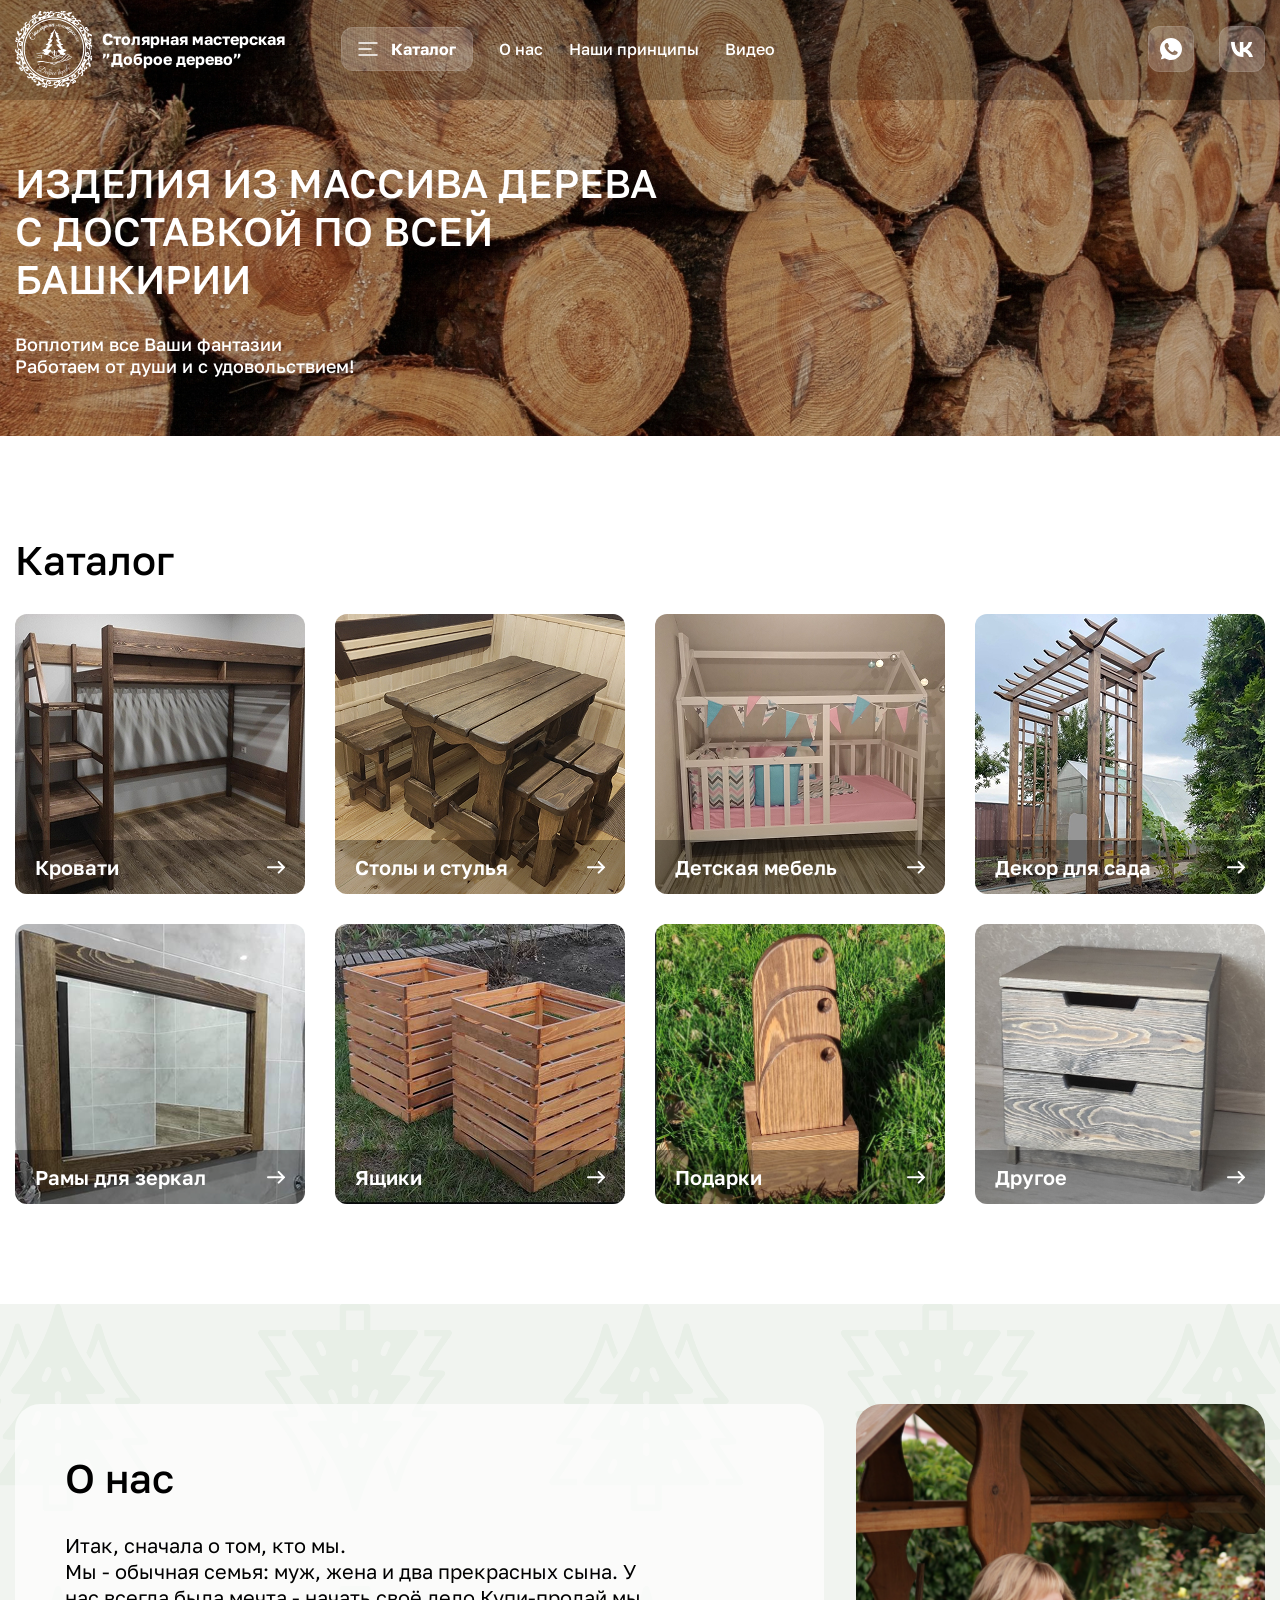
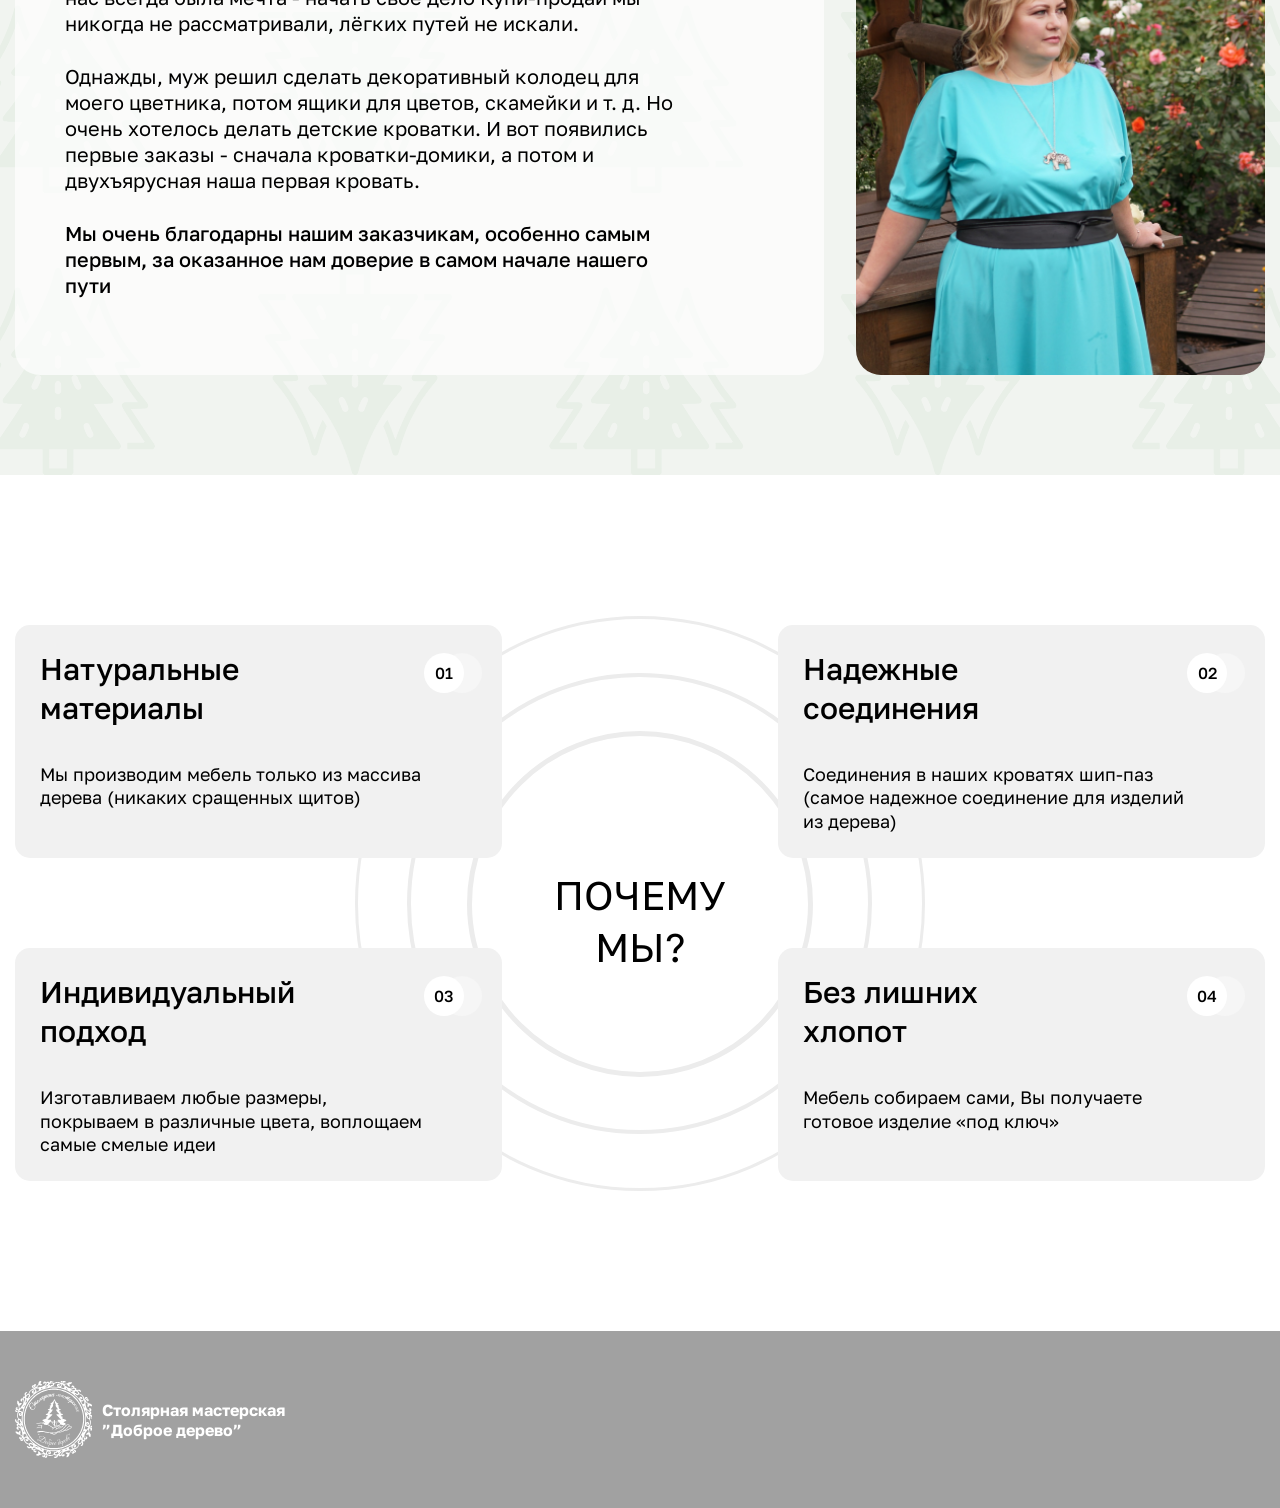
==== index.html @ 394df4fd "mob version" ====
<!DOCTYPE html>
<html lang="ru">
<head>
    <title>Столярная</title>
    <link rel="stylesheet" href="style.css">
    <meta charset="UTF-8">
    <meta name="viewport" content="width=device-width, initial-scale=1.0">

    <link rel="icon" type="image/png" href="/favicon/favicon-96x96.png" sizes="96x96" />
    <link rel="icon" type="image/svg+xml" href="/favicon/favicon.svg" />
    <link rel="shortcut icon" href="/favicon/favicon.ico" />
    <link rel="apple-touch-icon" sizes="180x180" href="/favicon/apple-touch-icon.png" />
    <meta name="apple-mobile-web-app-title" content="Столярная" />
    <link rel="manifest" href="/favicon/site.webmanifest" />
    
</head>
<body>
    <div class="home">
        <div class="header">
            <div class="content"> 
                <div class="header-block">
                        <div class="header-left">
                            <a class="header-logo" href="#">
                                <img class="header-logo__logoImg" src="img\icons\Logo white.svg" alt="Логотип" width="77" height="77">
                                <p class="header-logo__logoText"> Столярная мастерская <br>”Доброе дерево”</p>
                            </a>
                            
                            <nav class="header-nav">
                                <ul class="header__list">
                                    <li class="header__lists"> 
                                        <a class="header__anchorCatalog" href="#catalog">
                                            <img src="img\icons\catalog.svg" alt="Иконка каталога">
                                            <span>Каталог</span>
                                        </a>
                                    </li>
                                    <li class="header__lists"> <a class="header__link" href="#aboutUs">О нас</a></li>
                                    <li class="header__lists"> <a class="header__link" href="#whyUs">Наши принципы</a></li>
                                    <li class="header__lists"> <a class="header__link" href="#">Видео</a></li>
                                </ul>
                            </nav>
                        </div>
                        <div class="header-right">
                            <a target="_blank" href="https://wa.me/89373678860" class="header__bt">
                                <img width="24" height="24" src="img\icons\whatsapp.svg" alt="Иконка whatsapp">
                            </a>
                            <a target="_blank" href="https://vk.com/stolyrka_kumertau" class="header__bt">
                                <img width="24" height="17" src="img/icons/vk.svg" alt="Иконка vk">
                            </a>
                            
                        </div>
                </div>
            </div>
        </div>

        <div class="content">
            <div class="home-info">
                <h1>ИЗДЕЛИЯ ИЗ&nbsp;МАССИВА ДЕРЕВА С&nbsp;ДОСТАВКОЙ ПО&nbsp;ВСЕЙ БАШКИРИИ</h1>
                <p class="subtitle">Воплотим все Ваши фантазии<br>Работаем от&nbsp;души и&nbsp;с&nbsp;удовольствием!</p>
            </div>
        </div>
    </div>
    <div class="main">
        <div id="catalog" class="catalog">
            <div class="content">
                <div class="catalog__block">
                    <h2>Каталог</h2>
                    <div class="catalog__links">
                        <a class= catalog__links-item href="#">
                            <img src="img/catalog/beds.png" alt="Кровати">
                            <div class="catalog__links-info">
                                <h3>Кровати</h3>
                                <span>
                                    <img width="16" height="11" src="img/icons/catalogItems.svg" alt="">
                                </span>
                            </div>
                        </a>
                        <a class= catalog__links-item href="#">
                            <img src="img/catalog/tablesAndChairs.png" alt="">
                            <div class="catalog__links-info">
                                <h3>Столы и стулья</h3>
                                <span>
                                    <img width="16" height="11" src="img/icons/catalogItems.svg" alt="">
                                </span>
                            </div>
                        </a>
                        <a class= catalog__links-item href="#">
                            <img src="img/catalog/childrenFurniture.png" alt="">
                            <div class="catalog__links-info">
                                <h3>Детская мебель</h3>
                                <span>
                                    <img width="16" height="11" src="img/icons/catalogItems.svg" alt="">
                                </span>
                            </div>
                        </a>
                        <a class= catalog__links-item href="#">
                            <img src="img/catalog/forTheGarden.png" alt="">
                            <div class="catalog__links-info">
                                <h3>Декор для сада</h3>
                                <span>
                                    <img width="16" height="11" src="img/icons/catalogItems.svg" alt="">
                                </span>
                            </div>
                        </a>
                        <a class= catalog__links-item href="#">
                            <img src="img/catalog/frames.png" alt="">
                            <div class="catalog__links-info">
                                <h3>Рамы для зеркал</h3>
                                <span>
                                    <img width="16" height="11" src="img/icons/catalogItems.svg" alt="">
                                </span>
                            </div>
                        </a>
                        <a class= catalog__links-item href="#">
                            <img src="img/catalog/boxes.png" alt="">
                            <div class="catalog__links-info">
                                <h3>Ящики</h3>
                                <span>
                                    <img width="16" height="11" src="img/icons/catalogItems.svg" alt="">
                                </span>
                            </div>
                        </a>
                        <a class= catalog__links-item href="#">
                            <img src="img/catalog/gifts.jpg" alt="">
                            <div class="catalog__links-info">
                                <h3>Подарки</h3>
                                <span>
                                    <img width="16" height="11" src="img/icons/catalogItems.svg" alt="">
                                </span>
                            </div>
                        </a>
                        <a class= catalog__links-item href="#">
                            <img src="img/catalog/other.jpg" alt="">
                            <div class="catalog__links-info">
                                <h3>Другое</h3>
                                <span>
                                    <img width="16" height="11" src="img/icons/catalogItems.svg" alt="">
                                </span>
                            </div>
                        </a>
                    </div>
                </div>
            </div>
        </div>
        <div  id="aboutUs" class="aboutUs">
            <div class="content">
                <div class="aboutUs__block">
                    <div class="aboutUs__left">
                        <h2>О нас</h2>
                        <p>
                            Итак, сначала о том, кто мы.<br>
                            Мы - обычная семья:
                            муж, жена и два прекрасных сына. У нас всегда была мечта - начать своё дело Купи-продай мы никогда не рассматривали, лёгких путей не искали.
                        </p>
                        <p>
                            Однажды, муж решил сделать декоративный колодец для моего цветника, потом ящики для
                            цветов, скамейки и т. д.
                            Но очень хотелось делать детские кроватки. И вот появились первые заказы
                            - сначала кроватки-домики, а потом и двухъярусная наша первая кровать.
                        </p> 
                        <p>
                            <strong>Мы очень благодарны нашим заказчикам, особенно самым первым, за оказанное нам доверие в самом начале нашего пути</strong>   
                        </p>

                    </div>
                    <div class="aboutUs__right">
                        <img src="img/about2.jpg"  alt="О нас">
                    </div>
                </div>
            </div>
        </div>
        <div id="whyUs" class="whyUs">
            <div class="content">
                <div class="whyUs__ask">Почему <br>мы?</div>
                <div class="whyUs__blok">
                    <div class="whyUs__item">
                        <div class="whyUs__item-numberMain">01</div>
                        <div class="whyUs__item-numberSub"></div>
                        <div class="whyUs__item-text">
                            <h3 class="whyUS__item-title">Натуральные<br>материалы</h3>
                            <p class="whyUs__item-subtitle">Мы производим мебель только из массива дерева (никаких сращенных щитов)</p>
                        </div>
                    </div>
                    <div class="whyUs__item">
                        <div class="whyUs__item-numberMain">02</div>
                        <div class="whyUs__item-numberSub"></div>
                        <div class="whyUs__item-text">
                            <h3 class="whyUS__item-title">Надежные<br>соединения</h3>
                            <p class="whyUs__item-subtitle">Соединения в наших кроватях шип-паз (самое надежное соединение для изделий из дерева)</p>
                        </div>
                    </div>
                    <div class="whyUs__item">
                        <div class="whyUs__item-numberMain">03</div>
                        <div class="whyUs__item-numberSub"></div>
                        <div class="whyUs__item-text">
                            <h3 class="whyUS__item-title">Индивидуальный<br>подход</h3>
                            <p class="whyUs__item-subtitle">Изготавливаем любые размеры, покрываем в различные цвета, воплощаем самые смелые идеи</p>
                        </div>

                    </div>
                    <div class="whyUs__item">
                        <div class="whyUs__item-numberMain">04</div>
                        <div class="whyUs__item-numberSub"></div>
                        <div class="whyUs__item-text">
                            <h3 class="whyUS__item-title">Без лишних<br>хлопот</h3>
                            <p class="whyUs__item-subtitle">Мебель собираем сами, Вы получаете готовое изделие «под ключ»</p>
                        </div>
                    </div>
                </div>
            </div>
        </div>
    </div>
    <footer>
        <div class="content">
             <a class="header-logo" href="#">
                <img class="header-logo__logoImg" src="img\icons\Logo white.svg" alt="Логотип" width="77" height="77">
                 <p class="header-logo__logoText"> Столярная мастерская <br>”Доброе дерево”</p>
            </a>
        </div>
    </footer>

</body>
</html>
---- style.css ----
@import url('https://fonts.googleapis.com/css2?family=Golos+Text:wght@400..900&display=swap');

/* Reset and base styles  */
* {
	padding: 0px;
	margin: 0px;
	border: none;
}

*,
*::before,
*::after {
	box-sizing: border-box;
}

/* Links */

a, a:link, a:visited  {
    text-decoration: none;
}

a:hover  {
    text-decoration: none;
}

/* Common */

aside, nav, footer, header, section, main {
	display: block;
}

h1, h2, h3, h4, h5, h6, p {
    font-size: inherit;
	font-weight: inherit;
}

ul, ul li {
	list-style: none;
}

img {
	vertical-align: top;
}

img, svg {
	max-width: 100%;
	height: auto;
}

address {
  font-style: normal;
}

/* Form */

input, textarea, button, select {
	font-family: inherit;
    font-size: inherit;
    color: inherit;
    background-color: transparent;
}

input::-ms-clear {
	display: none;
}

button, input[type="submit"] {
    display: inline-block;
    box-shadow: none;
    background-color: transparent;
    background: none;
    cursor: pointer;
}

input:focus, input:active,
button:focus, button:active {
    outline: none;
}

button::-moz-focus-inner {
	padding: 0;
	border: 0;
}

label {
	cursor: pointer;
}

legend {
	display: block;
}
 /* После обнуляющего стиля*/

html {
  scroll-behavior: smooth;
}

p::selection {
   color: #fff;
   background-color: #999999; 
}

h1::selection {
   color: #fff;
   background-color: #999999; 
}

h2::selection {
   color: #fff;
   background-color: #999999; 
}

h3::selection {
   color: #fff;
   background-color: #999999; 
}

::-webkit-scrollbar {
    width: 8px;
}

::-webkit-scrollbar-track {
  -webkit-box-shadow: 5px 5px 5px -5px rgba(34, 60, 80, 0.2) inset;
  background-color: #f9f9fd;
  border-radius: 10px;
}

::-webkit-scrollbar-thumb {
    background-color: #9c9c9c;
    border-radius: 10px;
}

body{
    font-family: "Golos Text", sans-serif;
}
.content{
    max-width: 1320px;
    margin: 0 auto;
    padding: 0 15px;
}
.home{
    background-image: url("img/home2.jpg");
    background-position: center;
    background-size: cover;
    height: 436px;
    color: #FFFFFF;
}

.header{
    background-color: rgb(0, 0, 0, 0.2);
    height: 100px;
}

.header-block{
    display: flex;
    justify-content: space-between;
    padding: 11px 0;
}
.header-left{
    width: 70%;
    display: flex;
    gap: 56px;
    width: max-content;
}

.header-right{
    display: flex;
    align-items:center;
    gap: 25px;
}

.header-logo{
    display: flex;
    align-items: center;
    gap: 10px;
    color: #FFFFFF;
    user-select: none;
}

.header-logo__logoText{
 font-weight: 700;
 min-width: 150px;
}

.header-nav{
    display: flex;
}
.header__list{
    display: flex;
    align-items: center;
    gap: 26px;
    width: max-content;
}

.header__link{
    color: #FFFFFF;
    font-size: 16px;
    font-weight: 500;
    user-select: none;
}

.header__anchorCatalog{
    display: flex;
    gap: 13px;
    color: #FFFFFF;
    background-color: rgb(255, 255, 255, 0.2);
    padding: 11px 16px;
    border: 1px solid rgb(255, 255, 255, 0.1);
    border-radius: 12px;
    user-select: none;
    width: max-content;
}

.header__anchorCatalog span{
    font-weight: 700;
}

.header__bt{
    display: flex;
    align-items: center;
    background-color: rgb(255, 255, 255, 0.2);
    padding: 11px;
    border: 1px solid rgb(255, 255, 255, 0.1);
    border-radius: 12px;
    height: 46px;
    width: 46px;
    user-select: none;
}

.home-info{
    min-height: 336px;
    display: flex;
    justify-content: center;
    flex-direction: column;
    gap: 30px;
}

.home-info h1{
    max-width: 645px;
    font-size: 40px;
    font-weight: 500;
}

.subtitle{
    font-size: 18px;
    font-weight: 500;
}

.header__bt:hover{
     background-color: rgb(255, 255, 255, 0.5);
}

.header__anchorCatalog:hover{
    background-color: rgb(255, 255, 255, 0.5);
}

.header__link:hover{
    text-decoration: underline;
    text-underline-offset: 5px;
}
.catalog{
    padding: 100px 0;
}

.catalog__links{
    display: grid;
    grid-template-columns: repeat(4, 1fr);
    gap: 30px;
}
.catalog__links-item{
    height: 280px;
    position: relative;
    overflow: hidden;
    border-radius: 12px;
}

.catalog__links-info{
    position: absolute;
    width: 100%;
    bottom: 0;
    left: 0;
    display: flex;
    justify-content: space-between;
    align-items: center;
    padding: 15px 20px;
    background-color: rgb(0, 0, 0, 0.3);
}

.catalog__links-info h3{
    color: rgb(255, 255, 255);
    font-size: 20px;
    font-weight: 600;
}

.catalog__links-info span{
    display: flex;
    align-items: center;
}
.catalog__links-item img{
    object-fit: cover;
    width: 100%;
    height: 100%;
}

.catalog__links-item:hover{
    transition: 0.4s ease;
    transform: scale(1.05);
}

.aboutUs{
    padding: 100px 0;
    background-image: url("../img/icons/tree2.svg");
    background-color: #F1F4F0;
    background-position: center;
    background-size: cover;
}
.aboutUs__block{
    display: flex;
    justify-content: space-between;
    gap: 32px;
}

h2{
    color: black;
    font-size: 40px;
    font-weight: 500;
    margin-bottom: 30px;
}

.aboutUs__left p{
    color: black;
    font-size: 20px;
    font-weight: 400;
    margin-bottom: 27px;
    line-height: 1.3;
}
strong{
    font-weight: 500;
}
.aboutUs__left{
    background-color: rgb(255, 255, 255, 0.7);
    padding: 50px 150px 50px 50px;
    border-radius: 25px;
}

.aboutUs__right{
    min-width: 409px;
    border-radius: 25px;
}

.aboutUs__right img{
    height: 100%;
    object-fit: cover;
    border-radius: 25px;
}
.whyUs{
    position: relative;
    background-image: url(img/icons/RectangleWU.svg);
    background-position: center;
    background-repeat: no-repeat;
    background-size: auto auto;
    padding: 150px 0;
}

.whyUs__ask{
    position: absolute;
    top: 46%;
    left: 0%;
    font-size: 40px;
    font-weight: 400;
    text-align: center;
    line-height: 1.3;
    user-select: none;
    width: 100%;
    text-transform: uppercase;
}

.whyUs__blok {
    display: grid;
    grid-template-columns: repeat(2, 1fr);
    column-gap: calc(20px + (286 - 20) * ((100vw - 320px) / (1320 - 320)));
    row-gap: 90px;
}

.whyUs__item{
    background-color: #F1F1F1;
    border-radius: 15px;
    position: relative;
}

.whyUs__item-text{
    width: 90%;
    line-height: 1.3;
    padding: 25px;
}

.whyUs__item-text h3{
    font-size: 30px;
    font-weight: 500;
    margin-bottom: 35px;
}

.whyUs__item-text p{
    font-size: 18px;
    font-weight: 400;
}

.whyUs__item-numberMain{
    position: absolute;
    right: 38px;
    top: 28px;
    z-index: 1;
    width: 40px;
    height: 40px;
    background-color: #FFFFFF;
    display: flex;
    align-items: center;
    justify-content: center;
    border-radius: 50%;
    font-size: 16px;
    font-weight: 500;
    user-select: none;
}

.whyUs__item-numberSub{
    position: absolute;
    right: 20px;
    top: 28px;
    width: 40px;
    height: 40px;
    background-color: #F6F6F6;
    border-radius: 50%;
}

footer{
    background-color: #A1A1A1;
    padding: 50px 0;
}

@media (max-width: 1024px) {
    .catalog__links{
        grid-template-columns: repeat(3, 1fr);
        gap: 20px;
    }

    .aboutUs__block{
        flex-direction:column;
    }

    .aboutUs__right img{
        width: 100%;
        height: 580px;
    }

    .whyUs__item-text h3 {
        font-size: 24px;
        margin-bottom: 15px;
    }
    
    .whyUs__item-text p{
        font-size: 16px;
    }

    .whyUs__item-numberMain{
        right: 28px;
    }

    .whyUs__item-numberSub {
        right: 16px;
    }
}

@media (max-width: 768px) {

    .header-block{
        display: none;
    }

    .home-info h1{
        font-size: 30px;
    }

    .catalog {
        padding: 50px 0px;
    }
    
    .catalog__links{
        grid-template-columns: repeat(2, 1fr);
    }

    .aboutUs{
        padding: 50px 0;
        background-image: url(../img/icons/tree_mob.svg);
    }

    .aboutUs__block{
        background-color: rgb(255, 255, 255, 0.7);
        border-radius: 25px;
    }

    .aboutUs__left{
        padding: 40px 20px 15px 20px;
        background-color: initial;
    }

    .whyUs{
        padding: 50px 0;
        background-image:none;
    }

    .whyUs__ask{
        position: static;
        font-weight: 500;
        line-height: 1.3;
        text-align: start;
        text-transform: none;
        margin-bottom: 30px;
        font-size: 30px;
    }
   
    .whyUs__ask br{
        display:none
    }

    .whyUs__blok {
        grid-template-columns: repeat(1, 1fr);
        column-gap: calc(20px + (286 - 20) * ((100vw - 320px) / (1320 - 320)));
        row-gap: 20px;
    }

}

@media (max-width: 425px) {

    h2 {
    color: black;
    font-size: 30px;
    }

    .header{
        height: 70px;
    }

    .home {
        height: 342px;
    }

    .home-info {
        gap: 17px;
        min-height: 272px;
    }

    .home-info h1 {
        font-size: 24px;
    }
    
    .subtitle {
        font-size: 16px;
    }

    .catalog__links{
        grid-template-columns: repeat(1, 1fr);
        gap: 15px;
    }

    .catalog__links-item {
        height: 200px;
    }

    .aboutUs{
        padding: 80px 0;
    } 

    .aboutUs .content{
        padding: 0px;
    }

    .aboutUs__left p {
        font-size: 16px;
        margin-bottom: 20px;
    }

    .aboutUs__right img{
        height: 475px;
    }

    .aboutUs__right{
        min-width: 0px;
        border-radius: 25px;
    }

    .whyUs__item-numberMain{
        right: 16px;
    }

    .whyUs__item-numberSub {
        display: none;
    }

}
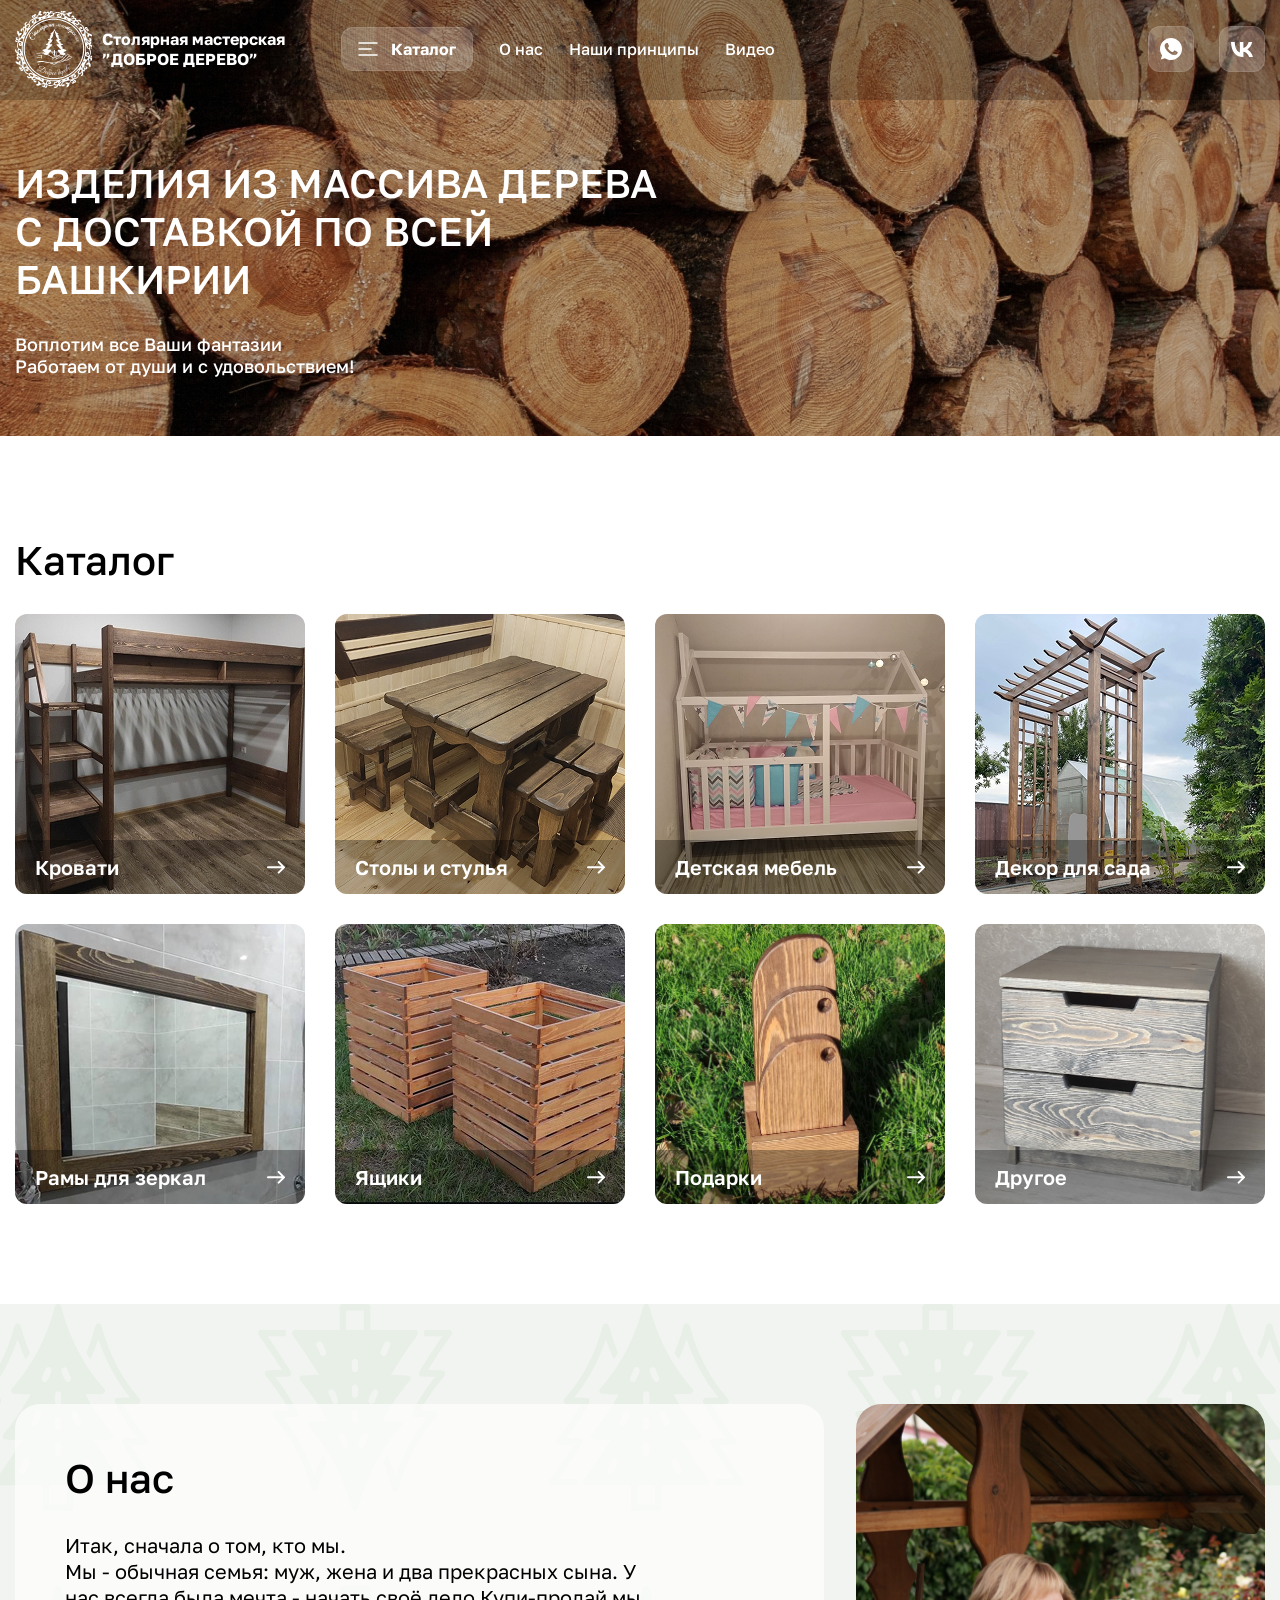
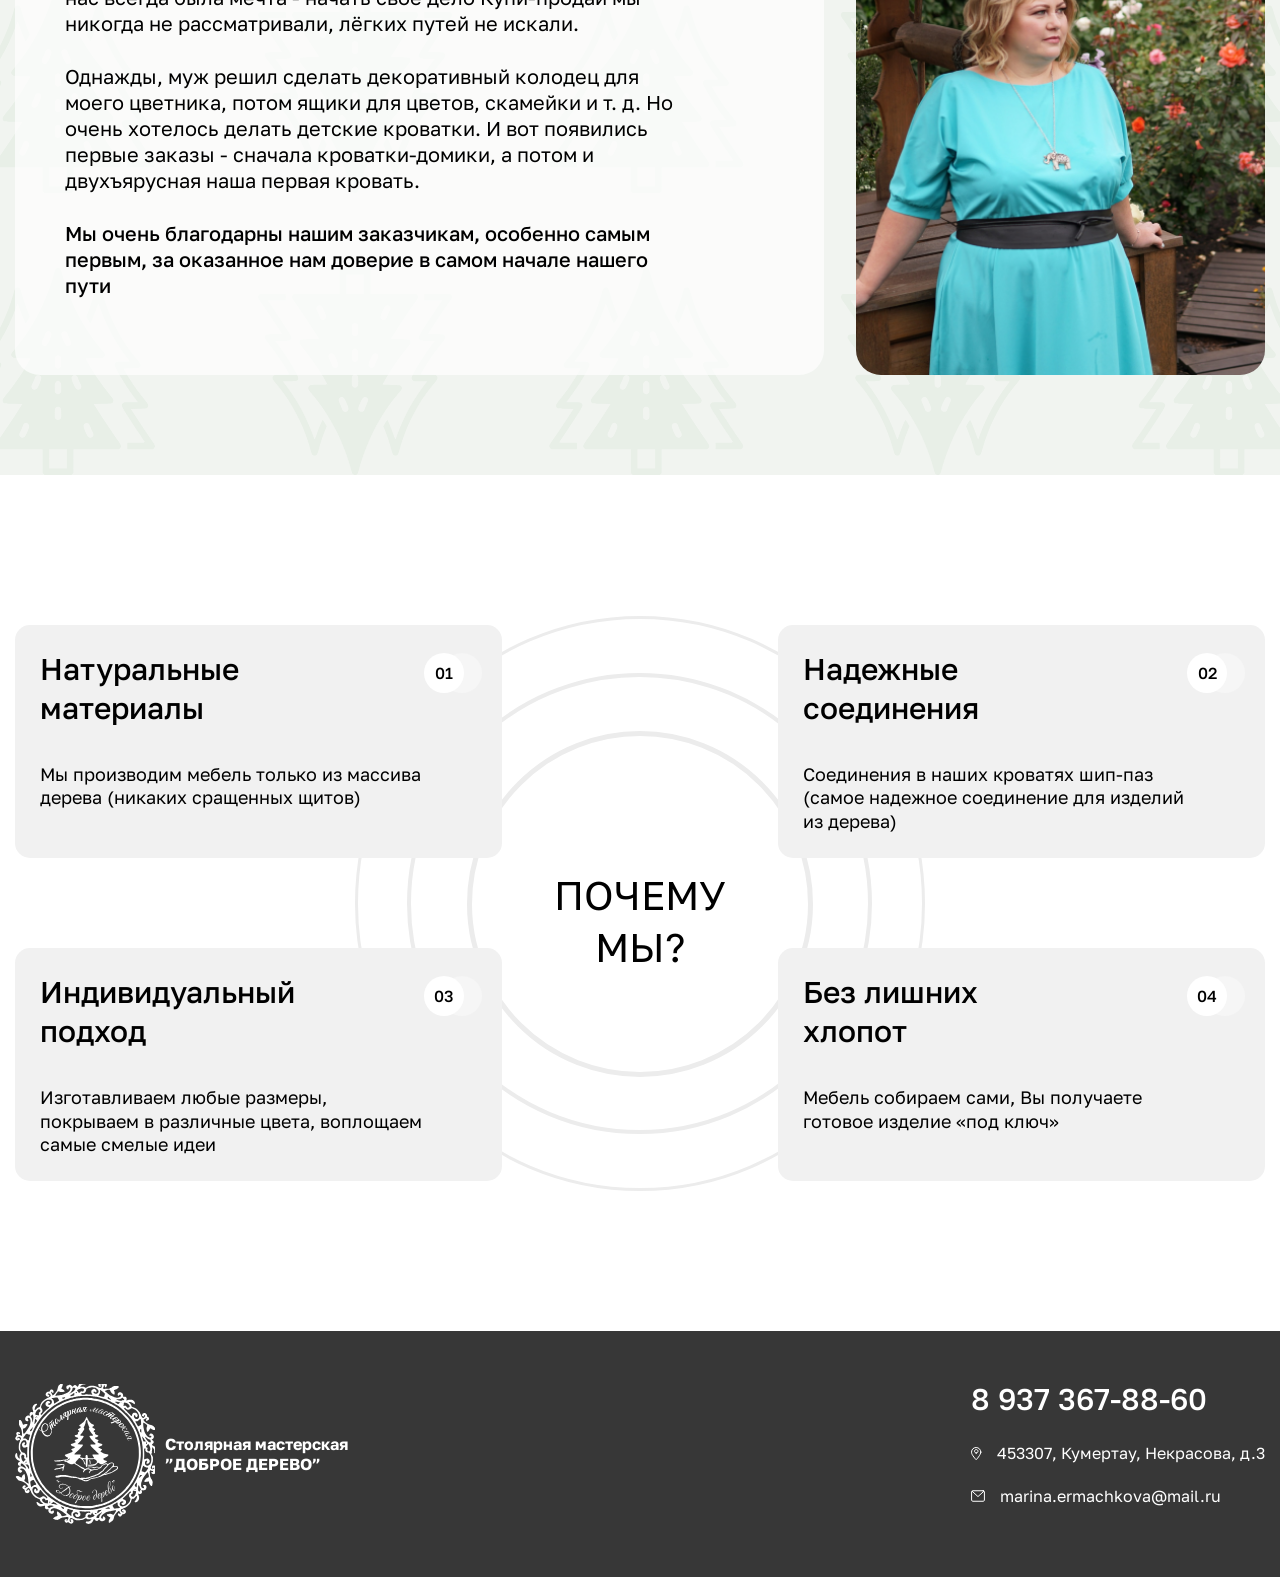
==== commit 8512888b: "01.12.25" ====
--- a/index.html
+++ b/index.html
@@ -22,7 +22,7 @@
                         <div class="header-left">
                             <a class="header-logo" href="#">
                                 <img class="header-logo__logoImg" src="img\icons\Logo white.svg" alt="Логотип" width="77" height="77">
-                                <p class="header-logo__logoText"> Столярная мастерская <br>”Доброе дерево”</p>
+                                <p class="header-logo__logoText"> Столярная мастерская <br>”ДОБРОЕ ДЕРЕВО”</p>
                             </a>
                             
                             <nav class="header-nav">
@@ -65,7 +65,7 @@
                 <div class="catalog__block">
                     <h2>Каталог</h2>
                     <div class="catalog__links">
-                        <a class= catalog__links-item href="#">
+                        <a class= catalog__links-item href="/beds.html">
                             <img src="img/catalog/beds.png" alt="Кровати">
                             <div class="catalog__links-info">
                                 <h3>Кровати</h3>
@@ -74,7 +74,7 @@
                                 </span>
                             </div>
                         </a>
-                        <a class= catalog__links-item href="#">
+                        <a class= catalog__links-item href="tablesAndChairs.html">
                             <img src="img/catalog/tablesAndChairs.png" alt="">
                             <div class="catalog__links-info">
                                 <h3>Столы и стулья</h3>
@@ -83,7 +83,7 @@
                                 </span>
                             </div>
                         </a>
-                        <a class= catalog__links-item href="#">
+                        <a class= catalog__links-item href="children.html">
                             <img src="img/catalog/childrenFurniture.png" alt="">
                             <div class="catalog__links-info">
                                 <h3>Детская мебель</h3>
@@ -92,7 +92,7 @@
                                 </span>
                             </div>
                         </a>
-                        <a class= catalog__links-item href="#">
+                        <a class= catalog__links-item href="forGarden.html">
                             <img src="img/catalog/forTheGarden.png" alt="">
                             <div class="catalog__links-info">
                                 <h3>Декор для сада</h3>
@@ -101,7 +101,7 @@
                                 </span>
                             </div>
                         </a>
-                        <a class= catalog__links-item href="#">
+                        <a class= catalog__links-item href="mirror.html">
                             <img src="img/catalog/frames.png" alt="">
                             <div class="catalog__links-info">
                                 <h3>Рамы для зеркал</h3>
@@ -110,7 +110,7 @@
                                 </span>
                             </div>
                         </a>
-                        <a class= catalog__links-item href="#">
+                        <a class= catalog__links-item href="boxes.html">
                             <img src="img/catalog/boxes.png" alt="">
                             <div class="catalog__links-info">
                                 <h3>Ящики</h3>
@@ -119,7 +119,7 @@
                                 </span>
                             </div>
                         </a>
-                        <a class= catalog__links-item href="#">
+                        <a class= catalog__links-item href="present.html">
                             <img src="img/catalog/gifts.jpg" alt="">
                             <div class="catalog__links-info">
                                 <h3>Подарки</h3>
@@ -128,7 +128,7 @@
                                 </span>
                             </div>
                         </a>
-                        <a class= catalog__links-item href="#">
+                        <a class= catalog__links-item href="other.html">
                             <img src="img/catalog/other.jpg" alt="">
                             <div class="catalog__links-info">
                                 <h3>Другое</h3>
@@ -211,10 +211,21 @@
     </div>
     <footer>
         <div class="content">
-             <a class="header-logo" href="#">
-                <img class="header-logo__logoImg" src="img\icons\Logo white.svg" alt="Логотип" width="77" height="77">
-                 <p class="header-logo__logoText"> Столярная мастерская <br>”Доброе дерево”</p>
-            </a>
+            <div class="footer-blok">
+                <a class="footer-logo" href="#">
+                    <img class="footer-logo__logoImg" src="img\icons\Logo white.svg" alt="Логотип" width="77" height="77">
+                    <p class="footer-logo__logoText"> Столярная мастерская <br>”ДОБРОЕ ДЕРЕВО”</p>
+                </a>
+                <div class="footer-info">
+                    <a class="footer-number" href="tel:79373678860"> 8 937 367-88-60</a>
+                    <div class="footer-list">
+                        <div class="footer-li"> 
+                            <span> <img src="img\icons\footer_pin.svg"></span> 453307, Кумертау, Некрасова, д.3</div >
+                        <div class="footer-li"> 
+                            <span> <img src="img\icons\footer_mail.svg"></span> marina.ermachkova@mail.ru</a>
+                    </ul>
+                </div>
+            </div>
         </div>
     </footer>
 
--- a/style.css
+++ b/style.css
@@ -89,6 +89,7 @@
 legend {
 	display: block;
 }
+
  /* После обнуляющего стиля*/
 
 html {
@@ -151,6 +152,11 @@
     height: 100px;
 }
 
+.header2{
+    background-color: rgb(0, 0, 0, 0.5);
+    height: 100px;
+}
+
 .header-block{
     display: flex;
     justify-content: space-between;
@@ -182,8 +188,31 @@
  min-width: 150px;
 }
 
+@media(max-width: 425px){
+.header-logo__logoImg{
+    width: 50px;
+    height: 50px;
+}
+.header-logo__logoText{
+    font-size: 14px;
+}
+}
+
+@media(max-width: 320px){
+    .header-logo__logoText{
+        display: none;
+    }
+}
+
 .header-nav{
     display: flex;
+}
+
+@media (max-width: 1024px) {
+.header-nav{
+    display: none;
+}
+
 }
 .header__list{
     display: flex;
@@ -197,6 +226,22 @@
     font-size: 16px;
     font-weight: 500;
     user-select: none;
+    position: relative;
+}
+
+.header__link:after{
+	display: block;
+	position: absolute;
+	right: 0;
+	width: 0;
+	height: 2px; 
+	background-color: #ffffffb7;
+	content: "";
+	transition: 0.5s ease-out; /*задаём время анимации*/
+}
+
+.header__link:hover:after{
+    width: 100%;
 }
 
 .header__anchorCatalog{
@@ -209,6 +254,7 @@
     border-radius: 12px;
     user-select: none;
     width: max-content;
+    transition: 0.5s;
 }
 
 .header__anchorCatalog span{
@@ -225,6 +271,7 @@
     height: 46px;
     width: 46px;
     user-select: none;
+    transition: 0.5s;
 }
 
 .home-info{
@@ -254,10 +301,6 @@
     background-color: rgb(255, 255, 255, 0.5);
 }
 
-.header__link:hover{
-    text-decoration: underline;
-    text-underline-offset: 5px;
-}
 .catalog{
     padding: 100px 0;
 }
@@ -272,6 +315,7 @@
     position: relative;
     overflow: hidden;
     border-radius: 12px;
+    transition: 0.5s;
 }
 
 .catalog__links-info{
@@ -303,13 +347,12 @@
 }
 
 .catalog__links-item:hover{
-    transition: 0.4s ease;
     transform: scale(1.05);
 }
 
 .aboutUs{
     padding: 100px 0;
-    background-image: url("../img/icons/tree2.svg");
+    background-image: url("img/icons/tree2.svg");
     background-color: #F1F4F0;
     background-position: center;
     background-size: cover;
@@ -386,6 +429,18 @@
     background-color: #F1F1F1;
     border-radius: 15px;
     position: relative;
+    transition: 0.5s;
+}
+
+.whyUs__item:hover{
+    transform: scale(1.2);
+}
+
+@media (max-width: 1440px) {
+   .whyUs__item:hover{
+    transform: scale(1);
+}
+   
 }
 
 .whyUs__item-text{
@@ -433,8 +488,73 @@
 }
 
 footer{
-    background-color: #A1A1A1;
-    padding: 50px 0;
+    background-color: #373737;
+    padding: 50px 0px 50px;
+}
+
+.footer-blok{
+    display:flex;
+    flex-direction: row;
+    justify-content:space-between
+}
+.footer-logo{
+    display: flex;
+    align-items: center;
+    gap: 10px;
+    color: #FFFFFF;
+    user-select: none;
+}
+
+.footer-logo__logoImg{
+    width: 140px;
+}
+
+.footer-logo__logoText{
+    font-weight: 700;
+    min-width: 150px;
+}
+
+.footer-info{
+    display:flex;
+    flex-direction: column;
+}
+.footer-number{
+    font-size: 30px;
+    color: #FFFFFF;
+    font-weight: 500;
+    margin-bottom: 25px;
+}
+
+.footer-li{
+    display: flex;
+    gap: 15px;
+    margin-bottom: 20px;
+    font-size: 16px;
+    line-height: 1.4;
+    font-weight: 400;
+    color: #FFFFFF; 
+}
+
+.footer-li span{
+    display: flex;
+    align-items: center;
+    user-select: none;
+}
+
+.footer-li a{
+    user-select: text
+}
+
+@media (max-width: 768px) {
+    .footer-blok{
+        flex-direction: column;
+    }
+    .footer-logo{
+        margin-bottom: 30px;
+    }
+    .footer-logo__logoImg{
+        width: 90px;
+    }
 }
 
 @media (max-width: 1024px) {
@@ -472,10 +592,6 @@
 
 @media (max-width: 768px) {
 
-    .header-block{
-        display: none;
-    }
-
     .home-info h1{
         font-size: 30px;
     }
@@ -490,7 +606,7 @@
 
     .aboutUs{
         padding: 50px 0;
-        background-image: url(../img/icons/tree_mob.svg);
+        background-image: url(img/icons/tree_mob.svg);
     }
 
     .aboutUs__block{
@@ -597,4 +713,48 @@
         display: none;
     }
 
-}+}
+
+/*beds*/
+
+@media(max-width: 425px) {
+
+    .header2{
+        height: 70px;
+    }
+}
+
+.photo-block{
+    padding: 100px 0px;
+}
+
+@media (max-width: 768px) {
+    .photo-block {
+        padding: 50px 0px;
+    }
+}
+
+.masonry{
+    column-count: 3;
+    column-gap: 15px;
+}
+
+.masonry img{
+    width: 100%;
+    height: 100%;
+    border-radius: 10px;
+    margin-bottom: 15px;
+    transition: 0.5s;
+}
+
+.masonry img:hover{
+    opacity: 0.8;
+}
+
+@media(max-width: 768px){
+.masonry{
+    column-count: 2;
+}
+}
+
+
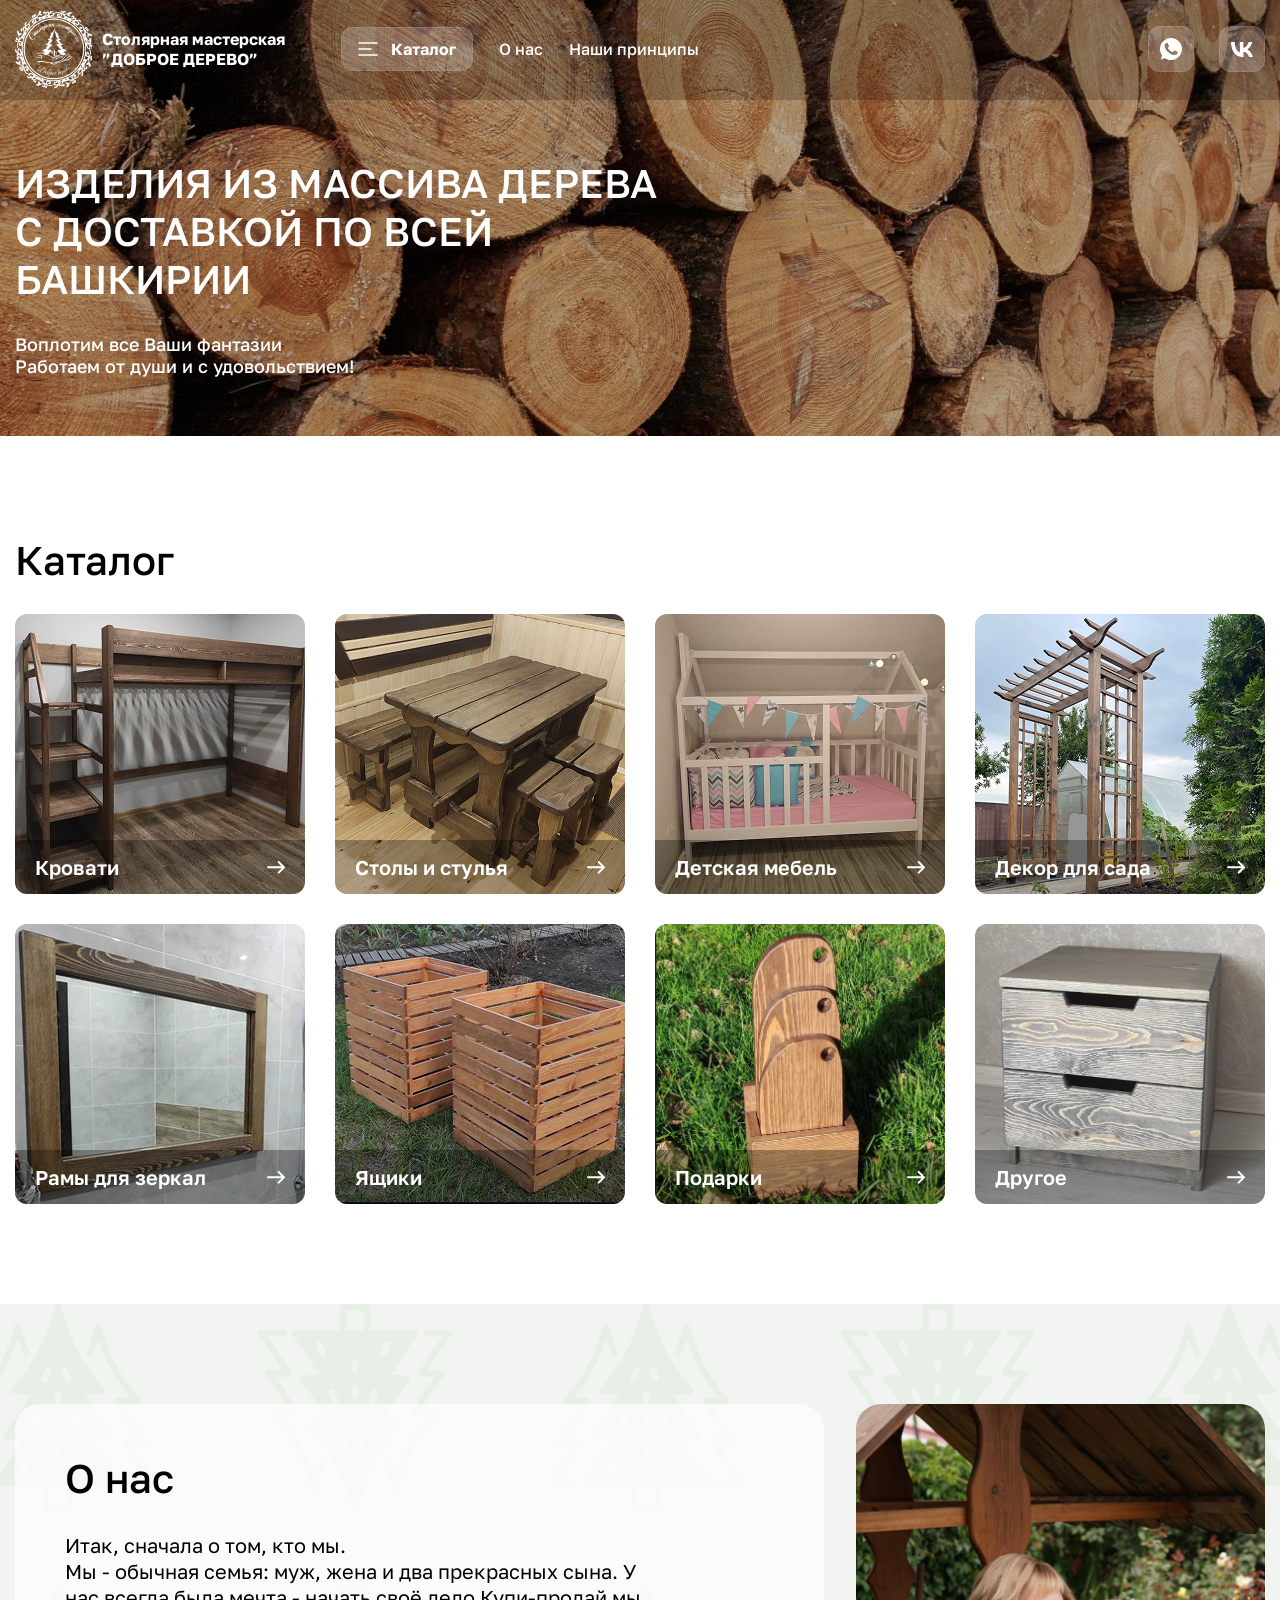
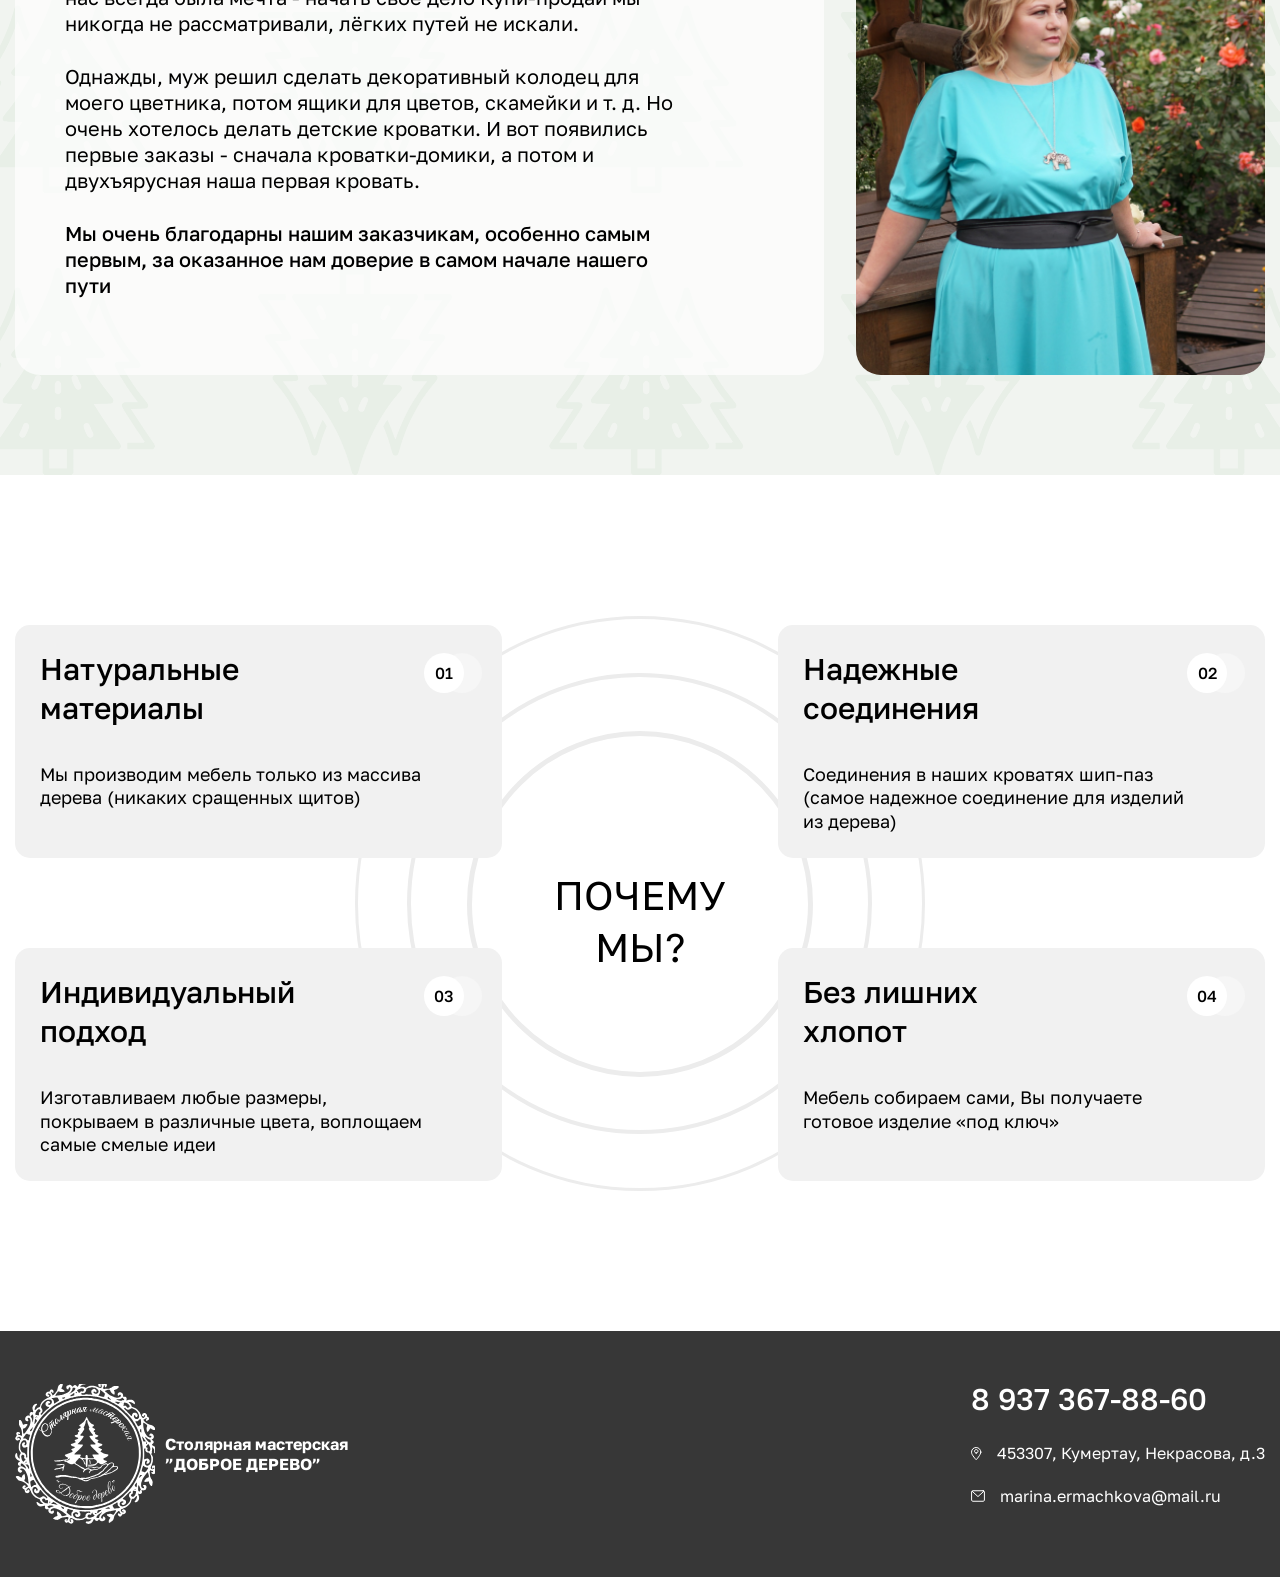
==== commit f63bb31f: "Скрыла кнопку "Видео" в хедере" ====
--- a/index.html
+++ b/index.html
@@ -1,6 +1,16 @@
 <!DOCTYPE html>
 <html lang="ru">
 <head>
+    <!-- Google tag (gtag.js) -->
+    <script async src="https://www.googletagmanager.com/gtag/js?id=G-JBPK78R34K"></script>
+    <script>
+    window.dataLayer = window.dataLayer || [];
+    function gtag(){dataLayer.push(arguments);}
+    gtag('js', new Date());
+
+    gtag('config', 'G-JBPK78R34K');
+    </script>
+        
     <title>Столярная</title>
     <link rel="stylesheet" href="style.css">
     <meta charset="UTF-8">
@@ -35,7 +45,7 @@
                                     </li>
                                     <li class="header__lists"> <a class="header__link" href="#aboutUs">О нас</a></li>
                                     <li class="header__lists"> <a class="header__link" href="#whyUs">Наши принципы</a></li>
-                                    <li class="header__lists"> <a class="header__link" href="#">Видео</a></li>
+                                    <!-- <li class="header__lists"> <a class="header__link" href="#">Видео</a></li> -->
                                 </ul>
                             </nav>
                         </div>
